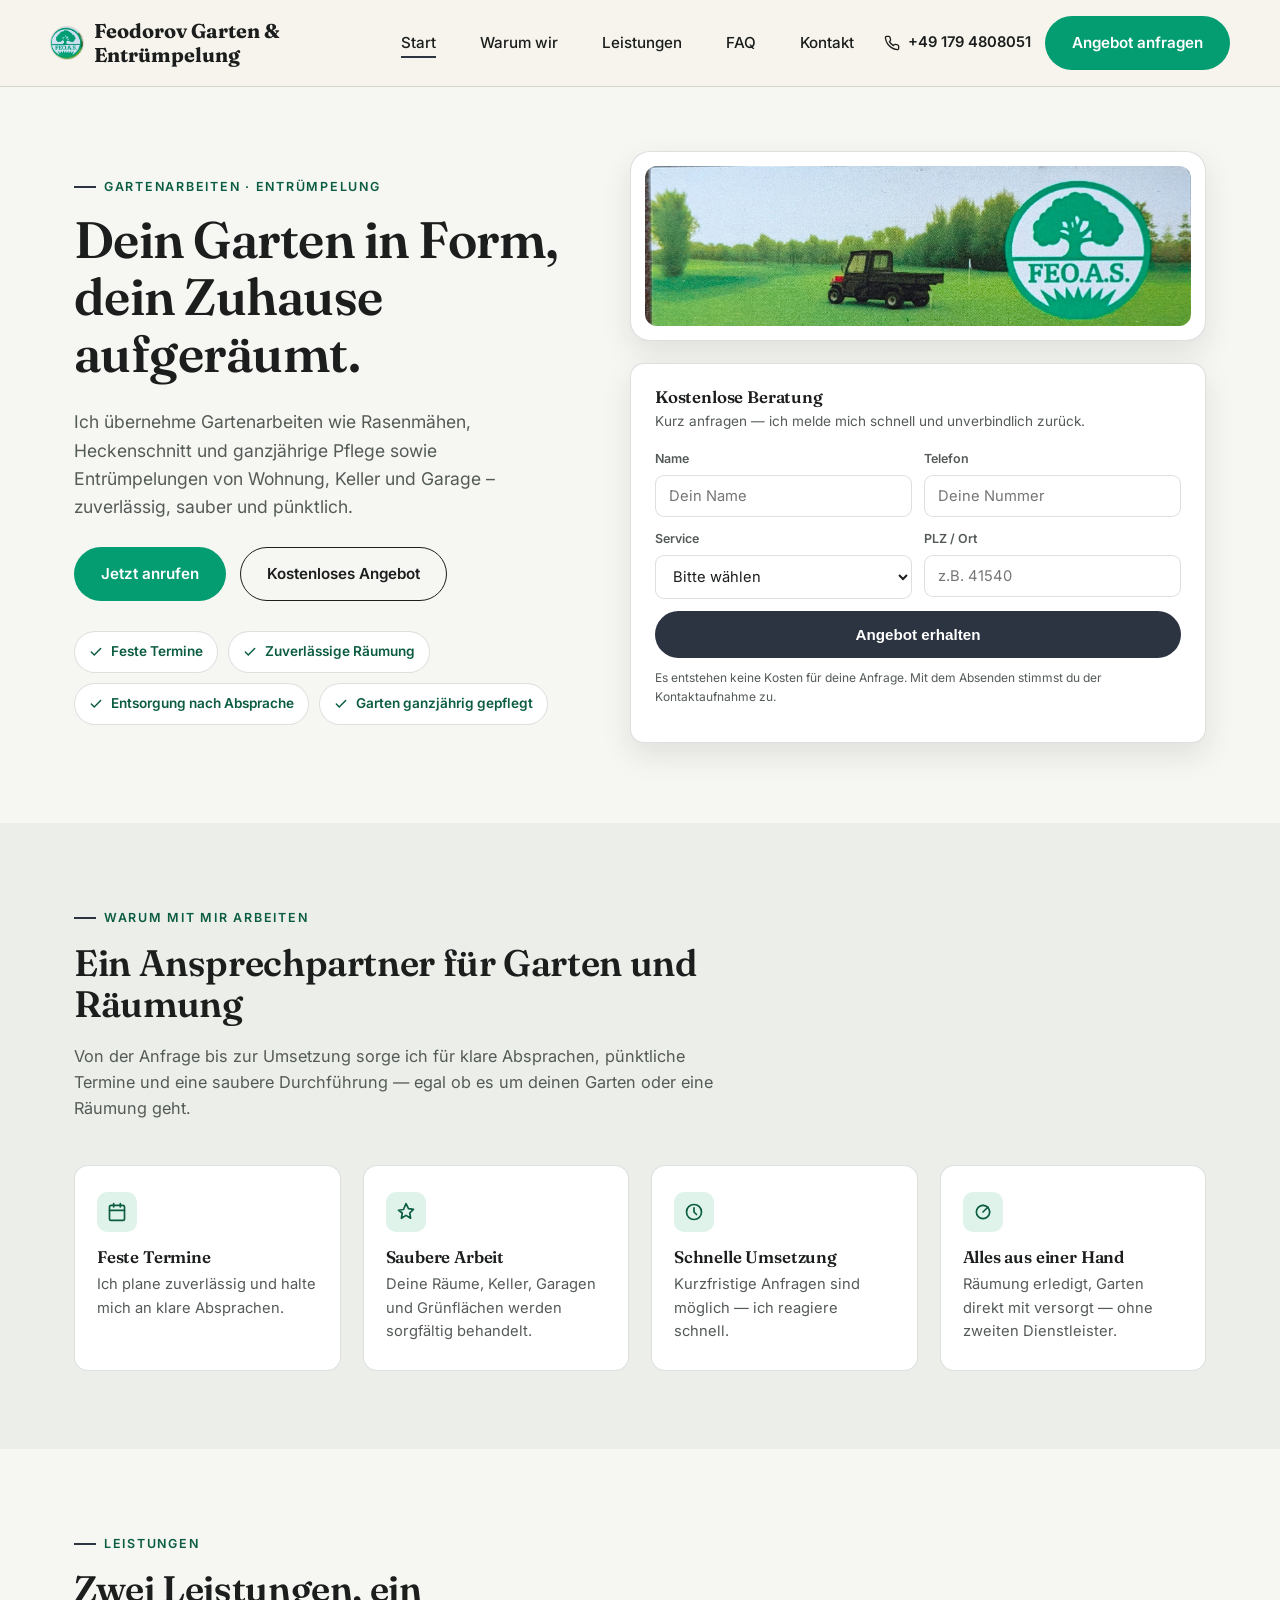
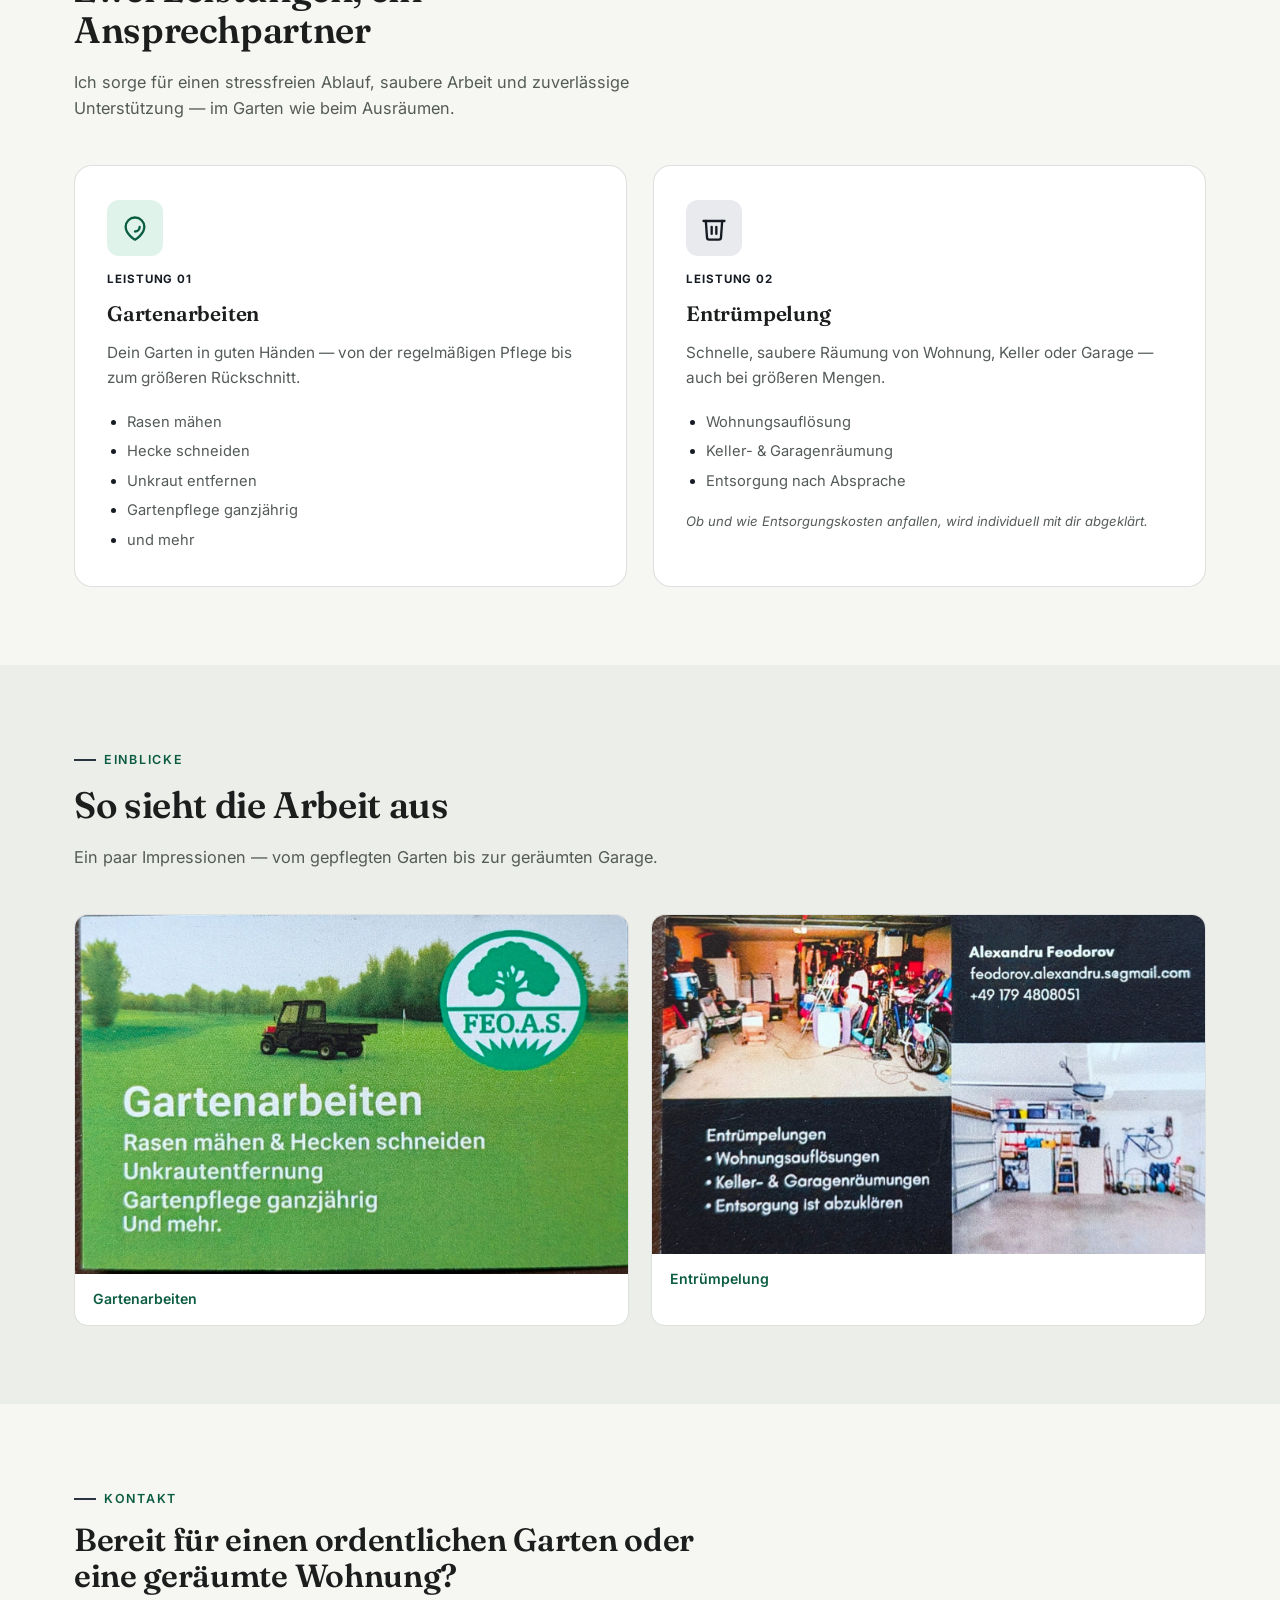
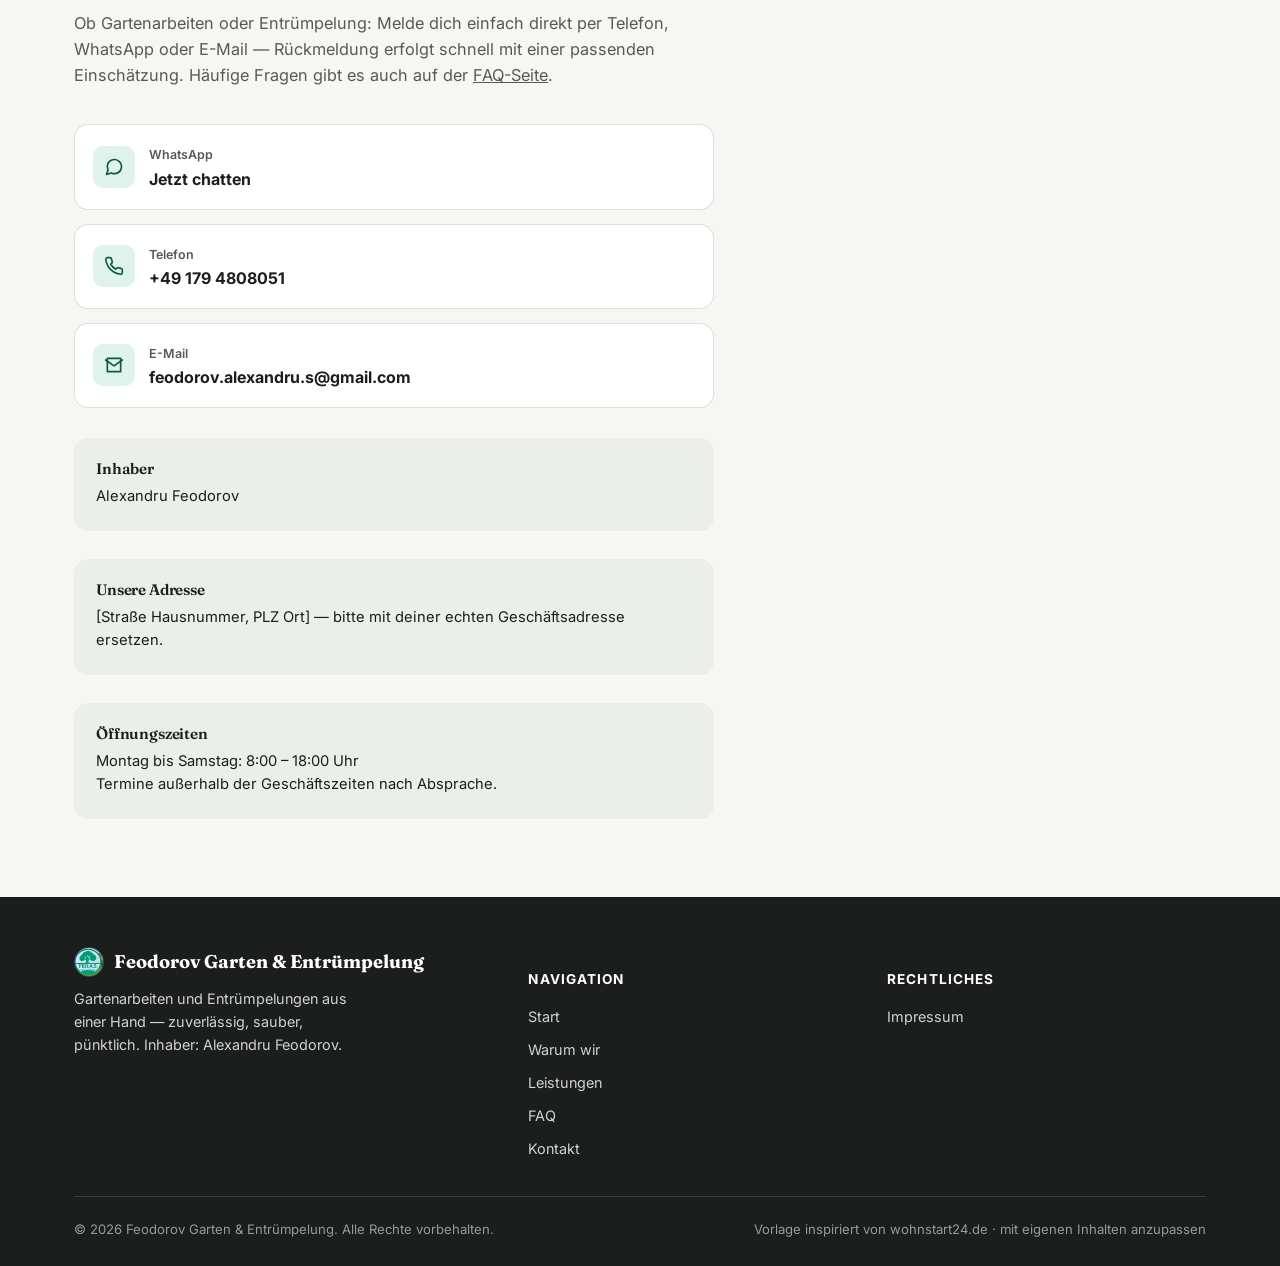
==== index.html @ 14ba75cb "Initial commit" ====
<!DOCTYPE html>
<html lang="de">
<head>
<meta charset="UTF-8">
<meta name="viewport" content="width=device-width, initial-scale=1.0">
<title>Feodorov Garten & Entrümpelung – Gartenarbeiten und Entrümpelungen</title>
<meta name="description" content="Gartenarbeiten und Entrümpelungen in Köln, Bonn und Dormagen: Rasen mähen, Heckenschnitt, Gartenpflege, Wohnungsauflösung, Keller- & Garagenräumung. Kostenloses Angebot anfragen.">
<link rel="canonical" href="https://deine-domain.de/">

<!-- ========================================================================
  GOOGLE ADS INTEGRATION
  1) Ersetze AW-XXXXXXXXXX unten mit deiner echten Google Ads Conversion-ID
     (zu finden in Google Ads unter "Tools und Einstellungen" > "Conversions").
  2) Ersetze die Conversion-Label-Platzhalter in js/main.js (Funktion
     trackConversion) mit deinen echten Labels. Du bekommst ein eigenes
     Label pro Conversion-Aktion (Formular, Anruf, WhatsApp-Klick).
========================================================================= -->
<script async src="https://www.googletagmanager.com/gtag/js?id=AW-XXXXXXXXXX"></script>
<script>
  window.dataLayer = window.dataLayer || [];
  function gtag(){dataLayer.push(arguments);}
  gtag('js', new Date());
  gtag('config', 'AW-XXXXXXXXXX'); // <-- Google Ads Conversion-ID hier eintragen
</script>

<link rel="preconnect" href="https://fonts.googleapis.com">
<link rel="preconnect" href="https://fonts.gstatic.com" crossorigin>
<link href="https://fonts.googleapis.com/css2?family=Fraunces:opsz,wght@9..144,400;9..144,500;9..144,600;9..144,700&family=Inter:wght@400;500;600;700&display=swap" rel="stylesheet">
<link rel="stylesheet" href="css/style.css">

<!-- ========================================================================
  STRUKTURIERTE DATEN (JSON-LD / Schema.org)
  WICHTIG: [Platzhalter] (Adresse, Geo-Koordinaten, reviewCount) noch mit
  echten Daten ersetzen — Adresse sollte exakt mit dem Google-Business-Profil
  übereinstimmen (NAP-Konsistenz).
========================================================================= -->
<script type="application/ld+json">
{
  "@context": "https://schema.org",
  "@type": "HomeAndConstructionBusiness",
  "name": "Feodorov Garten & Entrümpelung",
  "founder": { "@type": "Person", "name": "Alexandru Feodorov" },
  "image": "https://deine-domain.de/images/logo.jpg",
  "url": "https://deine-domain.de",
  "telephone": "+491794808051",
  "email": "feodorov.alexandru.s@gmail.com",
  "priceRange": "€€",
  "address": {
    "@type": "PostalAddress",
    "streetAddress": "[Straße Hausnummer]",
    "postalCode": "[PLZ]",
    "addressLocality": "[Ort]",
    "addressCountry": "DE"
  },
  "geo": {
    "@type": "GeoCoordinates",
    "latitude": "[Breitengrad]",
    "longitude": "[Längengrad]"
  },
  "areaServed": [
    { "@type": "City", "name": "Köln" },
    { "@type": "City", "name": "Bonn" },
    { "@type": "City", "name": "Dormagen" }
  ],
  "openingHoursSpecification": [
    {
      "@type": "OpeningHoursSpecification",
      "dayOfWeek": ["Monday","Tuesday","Wednesday","Thursday","Friday","Saturday"],
      "opens": "08:00",
      "closes": "18:00"
    }
  ],
  "hasOfferCatalog": {
    "@type": "OfferCatalog",
    "name": "Leistungen",
    "itemListElement": [
      { "@type": "Offer", "itemOffered": { "@type": "Service", "name": "Gartenarbeiten" } },
      { "@type": "Offer", "itemOffered": { "@type": "Service", "name": "Entrümpelung" } }
    ]
  }
}
</script>
</head>
<body>

<header>
  <div class="wrap nav">
    <a class="logo" href="index.html">
      <span class="logo-mark">
        <img src="images/logo.jpg" alt="FEO.A.S. Logo" width="34" height="34">
      </span>
      Feodorov Garten &amp; Entrümpelung
    </a>
    <nav>
      <ul class="nav-links" id="navLinks">
        <li><a href="index.html#start">Start</a></li>
        <li><a href="index.html#warum">Warum wir</a></li>
        <li><a href="index.html#leistungen">Leistungen</a></li>
        <li><a href="faq.html">FAQ</a></li>
        <li><a href="index.html#kontakt">Kontakt</a></li>
      </ul>
    </nav>
    <div class="nav-right">
      <a class="nav-phone" href="tel:+491794808051" onclick="trackConversion('phone')">
        <svg width="16" height="16" viewBox="0 0 24 24" fill="none" stroke="currentColor" stroke-width="2" stroke-linecap="round" stroke-linejoin="round"><path d="M22 16.92v3a2 2 0 0 1-2.18 2 19.79 19.79 0 0 1-8.63-3.07 19.5 19.5 0 0 1-6-6 19.79 19.79 0 0 1-3.07-8.67A2 2 0 0 1 4.11 2h3a2 2 0 0 1 2 1.72c.127.96.361 1.903.7 2.81a2 2 0 0 1-.45 2.11L8.09 9.91a16 16 0 0 0 6 6l1.27-1.27a2 2 0 0 1 2.11-.45c.907.339 1.85.573 2.81.7A2 2 0 0 1 22 16.92z"/></svg>
        +49 179 4808051
      </a>
      <a class="btn btn-primary" href="index.html#kontakt">Angebot anfragen</a>
      <button class="burger" id="burger" aria-label="Menü öffnen" aria-expanded="false">
        <span></span><span></span><span></span>
      </button>
    </div>
  </div>
</header>

<main id="top">

  <!-- ===== HERO ===== -->
  <section class="hero" id="start">
    <div class="wrap hero-grid">
      <div>
        <span class="eyebrow">Gartenarbeiten · Entrümpelung</span>
        <h1>Dein Garten in Form, dein Zuhause aufgeräumt.</h1>
        <p class="lede">Ich übernehme Gartenarbeiten wie Rasenmähen, Heckenschnitt und ganzjährige Pflege sowie Entrümpelungen von Wohnung, Keller und Garage – zuverlässig, sauber und pünktlich.</p>
        <div class="hero-ctas">
          <a class="btn btn-primary" href="tel:+491794808051" onclick="trackConversion('phone')">Jetzt anrufen</a>
          <a class="btn btn-outline" href="#kontakt">Kostenloses Angebot</a>
        </div>
        <div class="badges">
          <span class="badge"><svg viewBox="0 0 24 24" fill="none" stroke="currentColor" stroke-width="2.5" stroke-linecap="round"><path d="M20 6L9 17l-5-5"/></svg>Feste Termine</span>
          <span class="badge"><svg viewBox="0 0 24 24" fill="none" stroke="currentColor" stroke-width="2.5" stroke-linecap="round"><path d="M20 6L9 17l-5-5"/></svg>Zuverlässige Räumung</span>
          <span class="badge"><svg viewBox="0 0 24 24" fill="none" stroke="currentColor" stroke-width="2.5" stroke-linecap="round"><path d="M20 6L9 17l-5-5"/></svg>Entsorgung nach Absprache</span>
          <span class="badge"><svg viewBox="0 0 24 24" fill="none" stroke="currentColor" stroke-width="2.5" stroke-linecap="round"><path d="M20 6L9 17l-5-5"/></svg>Garten ganzjährig gepflegt</span>
        </div>
      </div>

      <div class="hero-art">
        <div class="art-card">
          <img src="images/hero-garten.jpg" alt="Firmenfahrzeug bei der Rasenpflege auf einer gepflegten Grünfläche, im Hintergrund das FEO.A.S. Logo" width="1600" height="469" loading="eager">
        </div>

        <form class="quickform" id="quickForm">
          <h3>Kostenlose Beratung</h3>
          <p class="hint">Kurz anfragen — ich melde mich schnell und unverbindlich zurück.</p>
          <div class="form-row">
            <div class="field">
              <label for="qName">Name</label>
              <input id="qName" type="text" required placeholder="Dein Name">
            </div>
            <div class="field">
              <label for="qPhone">Telefon</label>
              <input id="qPhone" type="tel" required placeholder="Deine Nummer">
            </div>
          </div>
          <div class="form-row">
            <div class="field">
              <label for="qService">Service</label>
              <select id="qService" required>
                <option value="">Bitte wählen</option>
                <option>Gartenarbeiten</option>
                <option>Entrümpelung</option>
                <option>Beides</option>
              </select>
            </div>
            <div class="field">
              <label for="qPlz">PLZ / Ort</label>
              <input id="qPlz" type="text" placeholder="z.B. 41540">
            </div>
          </div>
          <button type="submit" class="btn btn-kraft" style="width:100%;">Angebot erhalten</button>
          <p class="form-note">Es entstehen keine Kosten für deine Anfrage. Mit dem Absenden stimmst du der Kontaktaufnahme zu.</p>
          <div class="form-success" id="qSuccess">Danke! Ich melde mich in Kürze bei dir.</div>
        </form>
      </div>
    </div>
  </section>

  <!-- ===== WARUM WIR ===== -->
  <section class="why" id="warum">
    <div class="wrap">
      <div class="section-head">
        <span class="eyebrow">Warum mit mir arbeiten</span>
        <h2>Ein Ansprechpartner für Garten und Räumung</h2>
        <p>Von der Anfrage bis zur Umsetzung sorge ich für klare Absprachen, pünktliche Termine und eine saubere Durchführung — egal ob es um deinen Garten oder eine Räumung geht.</p>
      </div>
      <div class="why-grid">
        <div class="why-card">
          <div class="icon"><svg viewBox="0 0 24 24" fill="none" stroke="currentColor" stroke-width="2" stroke-linecap="round" stroke-linejoin="round"><rect x="3" y="4" width="18" height="18" rx="2"/><line x1="16" y1="2" x2="16" y2="6"/><line x1="8" y1="2" x2="8" y2="6"/><line x1="3" y1="10" x2="21" y2="10"/></svg></div>
          <h3>Feste Termine</h3>
          <p>Ich plane zuverlässig und halte mich an klare Absprachen.</p>
        </div>
        <div class="why-card">
          <div class="icon"><svg viewBox="0 0 24 24" fill="none" stroke="currentColor" stroke-width="2" stroke-linecap="round" stroke-linejoin="round"><path d="M12 2l3 6 6 .9-4.5 4.3 1 6.3L12 16l-5.5 3.5 1-6.3L3 9.9 9 9z"/></svg></div>
          <h3>Saubere Arbeit</h3>
          <p>Deine Räume, Keller, Garagen und Grünflächen werden sorgfältig behandelt.</p>
        </div>
        <div class="why-card">
          <div class="icon"><svg viewBox="0 0 24 24" fill="none" stroke="currentColor" stroke-width="2" stroke-linecap="round" stroke-linejoin="round"><circle cx="12" cy="12" r="9"/><polyline points="12 7 12 12 15 15"/></svg></div>
          <h3>Schnelle Umsetzung</h3>
          <p>Kurzfristige Anfragen sind möglich — ich reagiere schnell.</p>
        </div>
        <div class="why-card">
          <div class="icon"><svg viewBox="0 0 24 24" fill="none" stroke="currentColor" stroke-width="2" stroke-linecap="round" stroke-linejoin="round"><path d="M20 12a8 8 0 1 1-8-8"/><path d="M12 4a8 8 0 0 1 8 8"/><path d="M12 12l6-6"/></svg></div>
          <h3>Alles aus einer Hand</h3>
          <p>Räumung erledigt, Garten direkt mit versorgt — ohne zweiten Dienstleister.</p>
        </div>
      </div>
    </div>
  </section>

  <!-- ===== LEISTUNGEN ===== -->
  <section id="leistungen">
    <div class="wrap">
      <div class="section-head">
        <span class="eyebrow">Leistungen</span>
        <h2>Zwei Leistungen, ein Ansprechpartner</h2>
        <p>Ich sorge für einen stressfreien Ablauf, saubere Arbeit und zuverlässige Unterstützung — im Garten wie beim Ausräumen.</p>
      </div>
      <div class="services-grid">
        <div class="service-card moss">
          <div class="icon-lg"><svg viewBox="0 0 24 24" fill="none" stroke="currentColor" stroke-width="2" stroke-linecap="round" stroke-linejoin="round"><path d="M12 22s-8-4.5-8-11a8 8 0 0 1 16 0c0 6.5-8 11-8 11z"/><path d="M12 15a4 4 0 0 0 4-4"/></svg></div>
          <span class="tag">Leistung 01</span>
          <h3>Gartenarbeiten</h3>
          <p>Dein Garten in guten Händen — von der regelmäßigen Pflege bis zum größeren Rückschnitt.</p>
          <ul>
            <li>Rasen mähen</li>
            <li>Hecke schneiden</li>
            <li>Unkraut entfernen</li>
            <li>Gartenpflege ganzjährig</li>
            <li>und mehr</li>
          </ul>
        </div>
        <div class="service-card kraft">
          <div class="icon-lg"><svg viewBox="0 0 24 24" fill="none" stroke="currentColor" stroke-width="2" stroke-linecap="round" stroke-linejoin="round"><polyline points="3 6 5 6 21 6"/><path d="M19 6l-1 14a2 2 0 0 1-2 2H8a2 2 0 0 1-2-2L5 6"/><path d="M10 11v6"/><path d="M14 11v6"/></svg></div>
          <span class="tag">Leistung 02</span>
          <h3>Entrümpelung</h3>
          <p>Schnelle, saubere Räumung von Wohnung, Keller oder Garage — auch bei größeren Mengen.</p>
          <ul>
            <li>Wohnungsauflösung</li>
            <li>Keller- &amp; Garagenräumung</li>
            <li>Entsorgung nach Absprache</li>
          </ul>
          <p class="note">Ob und wie Entsorgungskosten anfallen, wird individuell mit dir abgeklärt.</p>
        </div>
      </div>
    </div>
  </section>

  <!-- ===== GALERIE / EINBLICKE ===== -->
  <section class="gallery" id="einblicke">
    <div class="wrap">
      <div class="section-head">
        <span class="eyebrow">Einblicke</span>
        <h2>So sieht die Arbeit aus</h2>
        <p>Ein paar Impressionen — vom gepflegten Garten bis zur geräumten Garage.</p>
      </div>
      <div class="gallery-grid">
        <div class="gallery-item">
          <img src="images/karte-gartenarbeiten.jpg" alt="FEO.A.S. Leistungskarte Gartenarbeiten: Rasen mähen, Hecken schneiden, Unkraut entfernen, ganzjährige Gartenpflege" loading="lazy">
          <div class="cap">Gartenarbeiten</div>
        </div>
        <div class="gallery-item">
          <img src="images/karte-entruempelung.jpg" alt="FEO.A.S. Leistungskarte Entrümpelung: Wohnungsauflösungen, Keller- und Garagenräumungen" loading="lazy">
          <div class="cap">Entrümpelung</div>
        </div>
      </div>
    </div>
  </section>

  <!-- ===== KONTAKT ===== -->
  <section id="kontakt">
    <div class="wrap">
      <div class="section-head" style="margin-bottom:36px;">
        <span class="eyebrow">Kontakt</span>
        <h2 style="font-size:2rem;">Bereit für einen ordentlichen Garten oder eine geräumte Wohnung?</h2>
        <p style="color:var(--ink-soft);">Ob Gartenarbeiten oder Entrümpelung: Melde dich einfach direkt per Telefon, WhatsApp oder E-Mail — Rückmeldung erfolgt schnell mit einer passenden Einschätzung. Häufige Fragen gibt es auch auf der <a href="faq.html" style="text-decoration:underline;">FAQ-Seite</a>.</p>
      </div>

      <div class="contact-methods" style="max-width:640px;">
        <a class="contact-method" href="https://wa.me/491794808051" onclick="trackConversion('whatsapp')">
          <span class="icon-sm"><svg viewBox="0 0 24 24" fill="none" stroke="currentColor" stroke-width="2" stroke-linecap="round" stroke-linejoin="round"><path d="M21 11.5a8.38 8.38 0 0 1-.9 3.8 8.5 8.5 0 0 1-7.6 4.7 8.38 8.38 0 0 1-3.8-.9L3 21l1.9-5.7a8.38 8.38 0 0 1-.9-3.8 8.5 8.5 0 0 1 4.7-7.6 8.38 8.38 0 0 1 3.8-.9h.5a8.48 8.48 0 0 1 8 8v.5z"/></svg></span>
          <span><span class="label">WhatsApp</span><br><span class="value">Jetzt chatten</span></span>
        </a>
        <a class="contact-method" href="tel:+491794808051" onclick="trackConversion('phone')">
          <span class="icon-sm"><svg viewBox="0 0 24 24" fill="none" stroke="currentColor" stroke-width="2" stroke-linecap="round" stroke-linejoin="round"><path d="M22 16.92v3a2 2 0 0 1-2.18 2 19.79 19.79 0 0 1-8.63-3.07 19.5 19.5 0 0 1-6-6 19.79 19.79 0 0 1-3.07-8.67A2 2 0 0 1 4.11 2h3a2 2 0 0 1 2 1.72c.127.96.361 1.903.7 2.81a2 2 0 0 1-.45 2.11L8.09 9.91a16 16 0 0 0 6 6l1.27-1.27a2 2 0 0 1 2.11-.45c.907.339 1.85.573 2.81.7A2 2 0 0 1 22 16.92z"/></svg></span>
          <span><span class="label">Telefon</span><br><span class="value">+49 179 4808051</span></span>
        </a>
        <a class="contact-method" href="mailto:feodorov.alexandru.s@gmail.com">
          <span class="icon-sm"><svg viewBox="0 0 24 24" fill="none" stroke="currentColor" stroke-width="2" stroke-linecap="round" stroke-linejoin="round"><path d="M4 4h16v16H4z"/><polyline points="22,6 12,13 2,6"/></svg></span>
          <span><span class="label">E-Mail</span><br><span class="value">feodorov.alexandru.s@gmail.com</span></span>
        </a>
      </div>

      <div style="max-width:640px;display:flex;flex-direction:column;gap:14px;margin-top:14px;">
        <div class="info-block">
          <h4>Inhaber</h4>
          <p style="margin:0;">Alexandru Feodorov</p>
        </div>
        <div class="info-block">
          <h4>Unsere Adresse</h4>
          <p style="margin:0;">[Straße Hausnummer, PLZ Ort] — bitte mit deiner echten Geschäftsadresse ersetzen.</p>
        </div>
        <div class="info-block">
          <h4>Öffnungszeiten</h4>
          <p style="margin:0;">Montag bis Samstag: 8:00 – 18:00 Uhr<br>Termine außerhalb der Geschäftszeiten nach Absprache.</p>
        </div>
      </div>
    </div>
  </section>

</main>

<footer>
  <div class="wrap">
    <div class="footer-grid">
      <div>
        <div class="footer-logo">
          <span class="logo-mark"><img src="images/logo.jpg" alt="FEO.A.S. Logo" width="30" height="30"></span>
          Feodorov Garten &amp; Entrümpelung
        </div>
        <p style="font-size:.9rem;max-width:32ch;">Gartenarbeiten und Entrümpelungen aus einer Hand — zuverlässig, sauber, pünktlich. Inhaber: Alexandru Feodorov.</p>
      </div>
      <div>
        <h5>Navigation</h5>
        <ul>
          <li><a href="index.html#start">Start</a></li>
          <li><a href="index.html#warum">Warum wir</a></li>
          <li><a href="index.html#leistungen">Leistungen</a></li>
          <li><a href="faq.html">FAQ</a></li>
          <li><a href="index.html#kontakt">Kontakt</a></li>
        </ul>
      </div>
      <div>
        <h5>Rechtliches</h5>
        <ul>
          <li><a href="impressum.html">Impressum</a></li>
        </ul>
      </div>
    </div>
    <div class="footer-bottom">
      <span>© 2026 Feodorov Garten &amp; Entrümpelung. Alle Rechte vorbehalten.</span>
      <span>Vorlage inspiriert von wohnstart24.de · mit eigenen Inhalten anzupassen</span>
    </div>
  </div>
</footer>

<div class="mobile-cta">
  <a class="btn btn-outline" href="tel:+491794808051" onclick="trackConversion('phone')">Anrufen</a>
  <a class="btn btn-primary" href="index.html#kontakt">Angebot</a>
</div>

<script src="js/main.js"></script>
</body>
</html>
---- css/style.css ----
:root{
  --ink:#1B1E1D;
  --ink-soft:#545B57;
  --paper:#F6F7F3;
  --paper-alt:#ECEEEA;
  --card:#FFFFFF;
  --moss:#049C71;
  --moss-dark:#0B5C42;
  --moss-tint:#DFF3EA;
  --kraft:#2C3441;
  --kraft-dark:#171C24;
  --kraft-tint:#E8EAED;
  --line: rgba(27,30,29,0.14);
  --shadow: 0 12px 30px rgba(27,30,29,0.10);
  --radius: 14px;
  --maxw: 1180px;
}
*{box-sizing:border-box;}
html{scroll-behavior:smooth;}
body{
  margin:0;
  font-family:'Inter',sans-serif;
  color:var(--ink);
  background:var(--paper);
  line-height:1.6;
  -webkit-font-smoothing:antialiased;
}
h1,h2,h3,h4{
  font-family:'Fraunces',serif;
  font-weight:600;
  line-height:1.12;
  margin:0 0 .5em;
  letter-spacing:-0.01em;
}
p{margin:0 0 1em;}
a{color:inherit;text-decoration:none;}
img{max-width:100%;display:block;}
.wrap{max-width:var(--maxw);margin:0 auto;padding:0 24px;}
.eyebrow{
  display:inline-flex;align-items:center;gap:8px;
  font-size:.78rem;letter-spacing:.14em;text-transform:uppercase;
  color:var(--moss-dark);font-weight:600;margin-bottom:14px;
}
.eyebrow::before{content:"";width:22px;height:2px;background:var(--kraft);display:inline-block;}
.btn{
  display:inline-flex;align-items:center;justify-content:center;gap:8px;
  padding:14px 26px;border-radius:999px;font-weight:600;font-size:.95rem;
  border:1.5px solid transparent;cursor:pointer;transition:transform .15s ease, background .15s ease, color .15s ease, border-color .15s ease;
}
.btn-primary{background:var(--moss);color:#fff;}
.btn-primary:hover{background:var(--moss-dark);transform:translateY(-1px);}
.btn-outline{background:transparent;border-color:var(--ink);color:var(--ink);}
.btn-outline:hover{background:var(--ink);color:#fff;}
.btn-kraft{background:var(--kraft);color:#fff;}
.btn-kraft:hover{background:var(--kraft-dark);}
.btn:focus-visible, a:focus-visible, button:focus-visible, input:focus-visible, select:focus-visible, textarea:focus-visible{
  outline:3px solid var(--kraft-dark); outline-offset:2px;
}

/* ===== Header ===== */
header{
  position:sticky;top:0;z-index:50;
  background:rgba(246,244,236,0.92);
  backdrop-filter:blur(8px);
  border-bottom:1px solid var(--line);
}
.nav{display:flex;align-items:center;justify-content:space-between;padding:16px 0;flex-wrap:wrap;row-gap:10px;column-gap:16px;}
.logo{display:flex;align-items:center;gap:10px;font-family:'Fraunces',serif;font-weight:700;font-size:clamp(1rem,2.2vw,1.25rem);line-height:1.2;white-space:normal;max-width:320px;flex-shrink:0;}
.logo-mark{width:34px;height:34px;border-radius:50%;overflow:hidden;flex-shrink:0;border:1px solid var(--line);}
.logo-mark img{width:100%;height:100%;object-fit:cover;}
.nav-links{display:flex;flex-wrap:wrap;row-gap:8px;column-gap:22px;list-style:none;margin:0;padding:0;font-size:.95rem;font-weight:500;}
.nav-links li{margin-right:22px;}
.nav-links li:last-child{margin-right:0;}
.nav-links a{position:relative;padding:4px 0;white-space:nowrap;}
.nav-links a::after{content:"";position:absolute;left:0;bottom:-2px;width:0;height:2px;background:var(--kraft);transition:width .2s ease;}
.nav-links a:hover::after{width:100%;}
.nav-links a.active::after{width:100%;}
.nav-right{display:flex;align-items:center;gap:14px;flex-wrap:wrap;row-gap:8px;justify-content:flex-end;}
.nav-phone{display:flex;align-items:center;gap:8px;font-weight:600;font-size:.92rem;white-space:nowrap;}
.burger{display:none;background:none;border:none;cursor:pointer;padding:6px;flex-shrink:0;}
.burger span{display:block;width:24px;height:2px;background:var(--ink);margin:5px 0;}

/* ===== Hero ===== */
.hero{padding:64px 0 80px;overflow:hidden;}
.hero-grid{display:grid;grid-template-columns:1.05fr .95fr;gap:56px;align-items:center;}
.hero h1{font-size:clamp(2.2rem, 4vw, 3.4rem);}
.hero .lede{font-size:1.1rem;color:var(--ink-soft);max-width:46ch;}
.hero-ctas{display:flex;gap:14px;flex-wrap:wrap;margin:26px 0 30px;}
.badges{display:flex;flex-wrap:wrap;gap:10px;}
.badge{
  display:flex;align-items:center;gap:8px;background:var(--card);
  border:1px solid var(--line);padding:9px 14px;border-radius:999px;
  font-size:.85rem;font-weight:600;color:var(--moss-dark);
}
.badge svg{width:14px;height:14px;flex-shrink:0;}

.hero-art{position:relative;}
.art-card{
  background:var(--card);border-radius:20px;border:1px solid var(--line);
  box-shadow:var(--shadow);padding:14px;
}
.art-card img{width:100%;height:auto;border-radius:12px;}

/* Quick request form (in hero) */
.quickform{
  background:var(--card);border:1px solid var(--line);border-radius:var(--radius);
  box-shadow:var(--shadow);padding:24px;margin-top:22px;
}
.quickform h3{font-size:1.05rem;margin-bottom:4px;}
.quickform .hint{font-size:.85rem;color:var(--ink-soft);margin-bottom:16px;}
.form-row{display:grid;grid-template-columns:1fr 1fr;gap:12px;margin-bottom:12px;}
.field{display:flex;flex-direction:column;gap:6px;}
.field label{font-size:.78rem;font-weight:600;color:var(--ink-soft);}
.field input, .field select, .field textarea{
  padding:11px 13px;border-radius:9px;border:1.5px solid var(--line);
  font-family:inherit;font-size:.92rem;background:#fff;color:var(--ink);
}
.field input:focus, .field select:focus, .field textarea:focus{border-color:var(--moss);outline:none;}
.form-note{font-size:.75rem;color:var(--ink-soft);margin-top:10px;}
.form-success{display:none;background:var(--moss-tint);border:1px solid var(--moss);color:var(--moss-dark);padding:12px 14px;border-radius:9px;font-size:.88rem;font-weight:600;margin-top:12px;}

/* ===== Sections generic ===== */
section{padding:78px 0;}
.section-head{max-width:640px;margin-bottom:44px;}
.section-head h2{font-size:clamp(1.7rem,3vw,2.3rem);}
.section-head p{color:var(--ink-soft);font-size:1.02rem;}

/* Page header (for sub-pages like FAQ) */
.page-hero{padding:56px 0 20px;}
.page-hero .eyebrow{margin-bottom:10px;}
.page-hero h1{font-size:clamp(2rem,4vw,2.8rem);}
.page-hero p{color:var(--ink-soft);max-width:60ch;font-size:1.05rem;}
.breadcrumb{font-size:.85rem;color:var(--ink-soft);margin-bottom:18px;}
.breadcrumb a{color:var(--moss-dark);font-weight:600;}
.breadcrumb a:hover{text-decoration:underline;}

.legal-content{max-width:720px;}
.legal-content h2{font-size:1.3rem;margin-top:34px;}
.legal-content h2:first-child{margin-top:0;}
.legal-content p{color:var(--ink-soft);font-size:.98rem;}
.legal-content .placeholder-note{
  background:var(--moss-tint);border:1px solid var(--line);border-radius:var(--radius);
  padding:18px 20px;font-size:.9rem;color:var(--moss-dark);margin-bottom:34px;
}

/* Warum wir */
.why{background:var(--paper-alt);}
.why-grid{display:grid;grid-template-columns:repeat(4,1fr);gap:22px;}
.why-card{background:var(--card);border-radius:var(--radius);padding:26px 22px;border:1px solid var(--line);}
.why-card .icon{width:40px;height:40px;border-radius:10px;background:var(--moss-tint);display:flex;align-items:center;justify-content:center;margin-bottom:16px;}
.why-card .icon svg{width:20px;height:20px;color:var(--moss-dark);}
.why-card h3{font-size:1.05rem;margin-bottom:6px;}
.why-card p{font-size:.92rem;color:var(--ink-soft);margin:0;}

/* Leistungen */
.services-grid{display:grid;grid-template-columns:repeat(2,1fr);gap:26px;}
.service-card{
  background:var(--card);border-radius:18px;border:1px solid var(--line);
  padding:34px 32px;display:flex;flex-direction:column;gap:14px;
  transition:transform .18s ease, box-shadow .18s ease;
}
.service-card:hover{transform:translateY(-4px);box-shadow:var(--shadow);}
.service-card .tag{
  font-size:.72rem;font-weight:700;letter-spacing:.08em;text-transform:uppercase;
  color:var(--kraft-dark);
}
.service-card .icon-lg{width:56px;height:56px;border-radius:12px;display:flex;align-items:center;justify-content:center;}
.service-card.moss .icon-lg{background:var(--moss-tint);}
.service-card.kraft .icon-lg{background:var(--kraft-tint);}
.service-card .icon-lg svg{width:28px;height:28px;}
.service-card.moss .icon-lg svg{color:var(--moss-dark);}
.service-card.kraft .icon-lg svg{color:var(--kraft-dark);}
.service-card h3{font-size:1.3rem;margin-bottom:2px;}
.service-card p{font-size:.96rem;color:var(--ink-soft);margin:0;}
.service-card ul{margin:6px 0 0;padding-left:20px;color:var(--ink-soft);font-size:.92rem;display:flex;flex-direction:column;gap:6px;}
.service-card ul li::marker{color:var(--kraft-dark);}
.service-card .note{font-size:.82rem;color:var(--ink-soft);font-style:italic;margin-top:4px;}
.service-card .new-flag{
  display:inline-block;background:var(--kraft);color:#fff;font-size:.68rem;font-weight:700;
  padding:3px 9px;border-radius:999px;letter-spacing:.05em;text-transform:uppercase;margin-left:8px;
}

/* Galerie / Einblicke */
.gallery{background:var(--paper-alt);}
.gallery-grid{display:grid;grid-template-columns:repeat(2,1fr);gap:22px;}
.gallery-item{border-radius:var(--radius);overflow:hidden;border:1px solid var(--line);background:var(--card);}
.gallery-item img{width:100%;height:auto;display:block;}
.gallery-item .cap{padding:14px 18px;font-size:.88rem;font-weight:600;color:var(--moss-dark);}

/* FAQ */
.faq-list{max-width:820px;}
.faq-item{
  background:var(--card);border:1px solid var(--line);border-radius:var(--radius);
  margin-bottom:14px;overflow:hidden;
}
.faq-q{
  width:100%;display:flex;align-items:center;justify-content:space-between;gap:16px;
  padding:18px 22px;background:none;border:none;text-align:left;cursor:pointer;
  font-family:'Fraunces',serif;font-size:1.05rem;font-weight:600;color:var(--ink);
}
.faq-q .plus{
  width:22px;height:22px;flex-shrink:0;border-radius:50%;background:var(--moss-tint);
  display:flex;align-items:center;justify-content:center;position:relative;
}
.faq-q .plus::before, .faq-q .plus::after{
  content:"";position:absolute;background:var(--moss-dark);border-radius:2px;
}
.faq-q .plus::before{width:10px;height:2px;}
.faq-q .plus::after{width:2px;height:10px;transition:transform .2s ease, opacity .2s ease;}
.faq-item.open .faq-q .plus::after{transform:rotate(90deg);opacity:0;}
.faq-a{max-height:0;overflow:hidden;transition:max-height .25s ease;}
.faq-a p{padding:0 22px 20px;margin:0;color:var(--ink-soft);font-size:.95rem;max-width:65ch;}
.faq-cta{
  margin-top:40px;background:var(--moss-tint);border:1px solid var(--line);
  border-radius:var(--radius);padding:26px 28px;display:flex;align-items:center;
  justify-content:space-between;gap:20px;flex-wrap:wrap;
}
.faq-cta p{margin:0;color:var(--moss-dark);font-weight:600;}

/* Kontakt */
.contact-methods{display:flex;flex-direction:column;gap:14px;margin-bottom:30px;}
.contact-method{
  display:flex;align-items:center;gap:14px;background:var(--card);
  border:1px solid var(--line);border-radius:var(--radius);padding:16px 18px;
}
.contact-method .icon-sm{width:42px;height:42px;border-radius:10px;background:var(--moss-tint);display:flex;align-items:center;justify-content:center;flex-shrink:0;}
.contact-method .icon-sm svg{width:20px;height:20px;color:var(--moss-dark);}
.contact-method .label{font-size:.78rem;color:var(--ink-soft);font-weight:600;}
.contact-method .value{font-weight:700;}
.info-block{background:var(--paper-alt);border-radius:var(--radius);padding:22px;font-size:.92rem;}
.info-block h4{font-size:.95rem;margin-bottom:8px;}
.info-block + .info-block{margin-top:14px;}

/* Footer */
footer{background:var(--ink);color:rgba(255,255,255,0.8);padding:50px 0 26px;}
.footer-grid{display:grid;grid-template-columns:1.3fr 1fr 1fr;gap:40px;margin-bottom:36px;}
.footer-logo{display:flex;align-items:center;gap:10px;font-family:'Fraunces',serif;font-weight:700;font-size:1.15rem;color:#fff;margin-bottom:10px;}
.footer-logo .logo-mark{width:30px;height:30px;border-color:rgba(255,255,255,0.2);}
footer h5{color:#fff;font-size:.85rem;text-transform:uppercase;letter-spacing:.08em;margin-bottom:14px;}
footer ul{list-style:none;margin:0;padding:0;display:flex;flex-direction:column;gap:10px;font-size:.9rem;}
footer a:hover{color:#fff;}
.footer-bottom{border-top:1px solid rgba(255,255,255,0.14);padding-top:22px;display:flex;justify-content:space-between;flex-wrap:wrap;gap:10px;font-size:.82rem;color:rgba(255,255,255,0.55);}

/* Sticky mobile CTA bar */
.mobile-cta{
  display:none;position:fixed;bottom:0;left:0;right:0;z-index:60;
  background:var(--card);border-top:1px solid var(--line);
  padding:12px 16px;gap:10px;box-shadow:0 -8px 20px rgba(0,0,0,0.08);
}
.mobile-cta a{flex:1;text-align:center;}

@media (max-width:980px){
  .hero-grid{grid-template-columns:1fr;}
  .hero-art{order:-1;}
  .why-grid{grid-template-columns:repeat(2,1fr);}
  .services-grid{grid-template-columns:1fr;}
  .gallery-grid{grid-template-columns:1fr;}
  .footer-grid{grid-template-columns:1fr 1fr;}
}
@media (max-width:900px){
  .nav-links{
    position:fixed;top:70px;left:0;right:0;background:var(--paper);
    flex-direction:column;padding:20px 24px;gap:18px;border-bottom:1px solid var(--line);
    transform:translateY(-130%);transition:transform .25s ease;
  }
  .nav-links.open{transform:translateY(0);}
  .burger{display:block;}
  .nav-phone{display:none;}
}
@media (max-width:720px){
  .why-grid{grid-template-columns:1fr;}
  .services-grid{grid-template-columns:1fr;}
  .gallery-grid{grid-template-columns:1fr;}
  .form-row, .form-row-3{grid-template-columns:1fr;}
  .footer-grid{grid-template-columns:1fr;}
  .mobile-cta{display:flex;}
  body{padding-bottom:70px;}
}
@media (prefers-reduced-motion: reduce){
  *{transition:none !important; scroll-behavior:auto !important;}
}
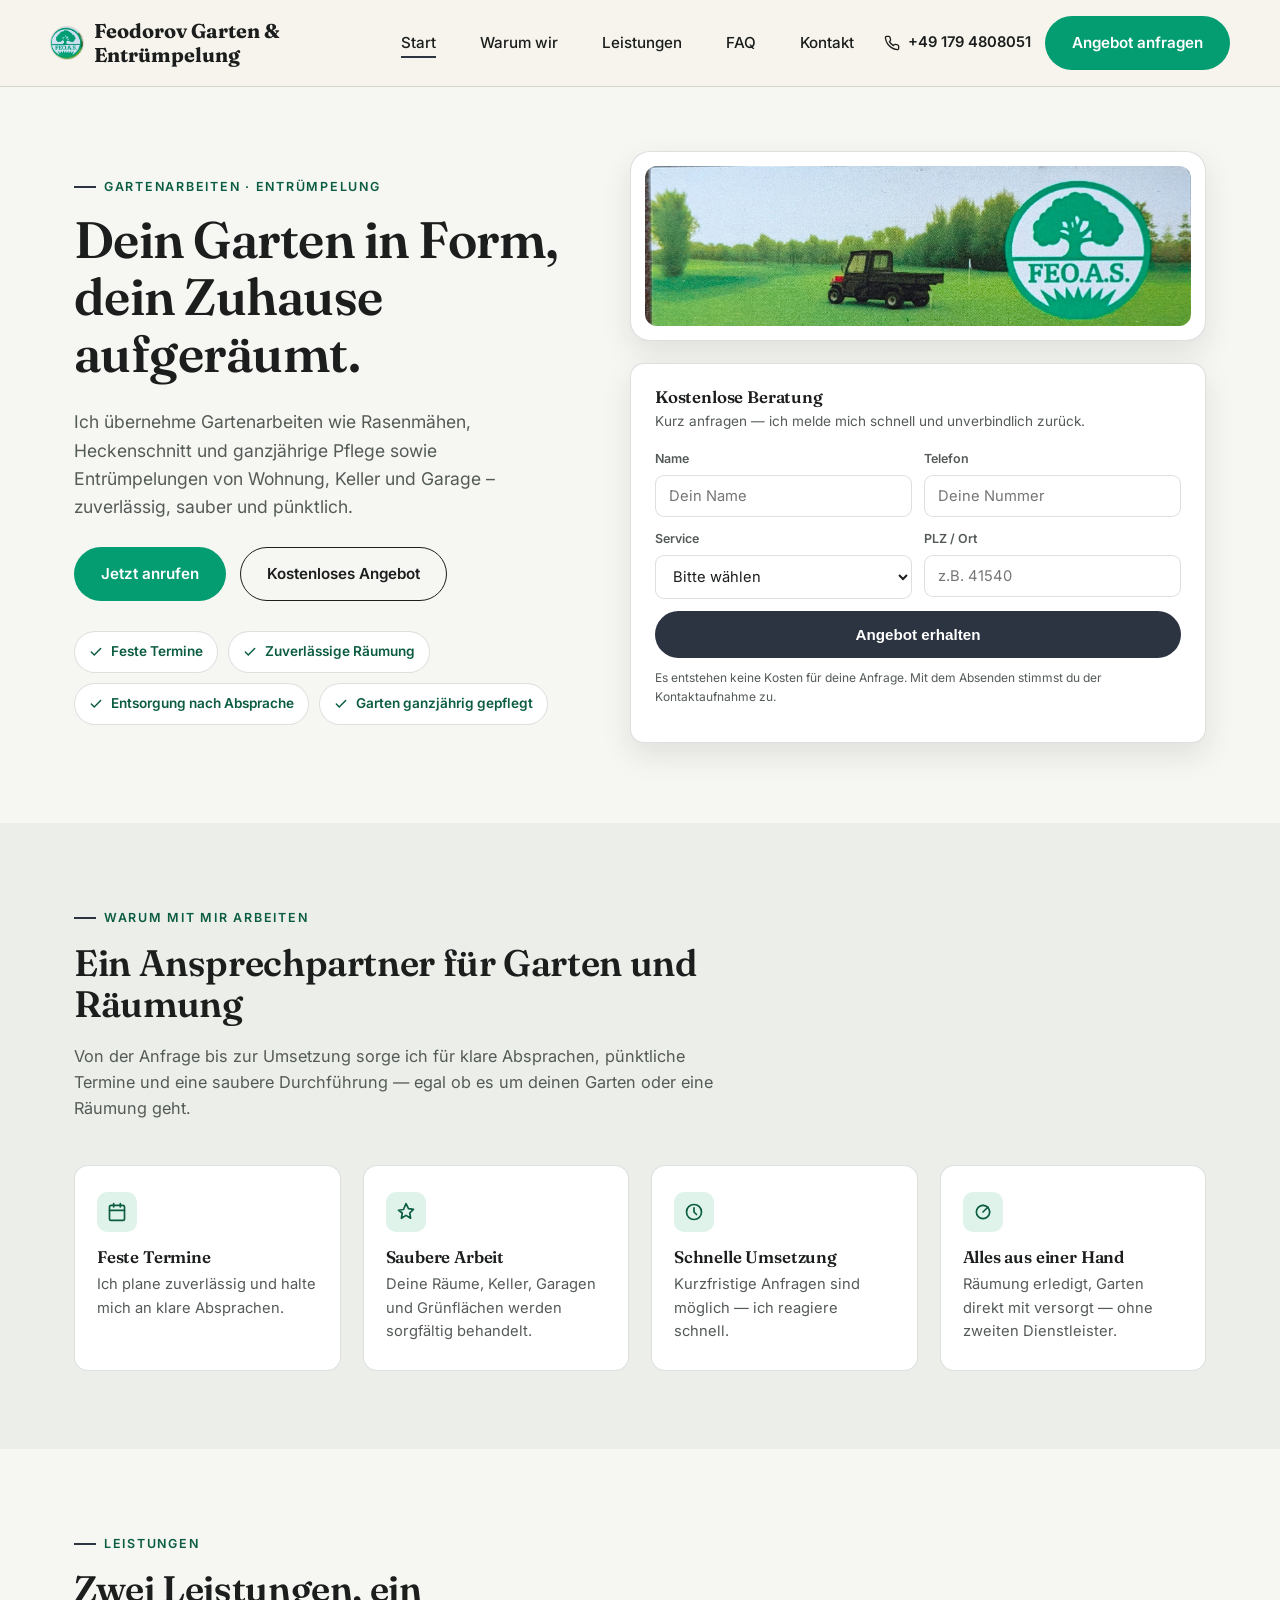
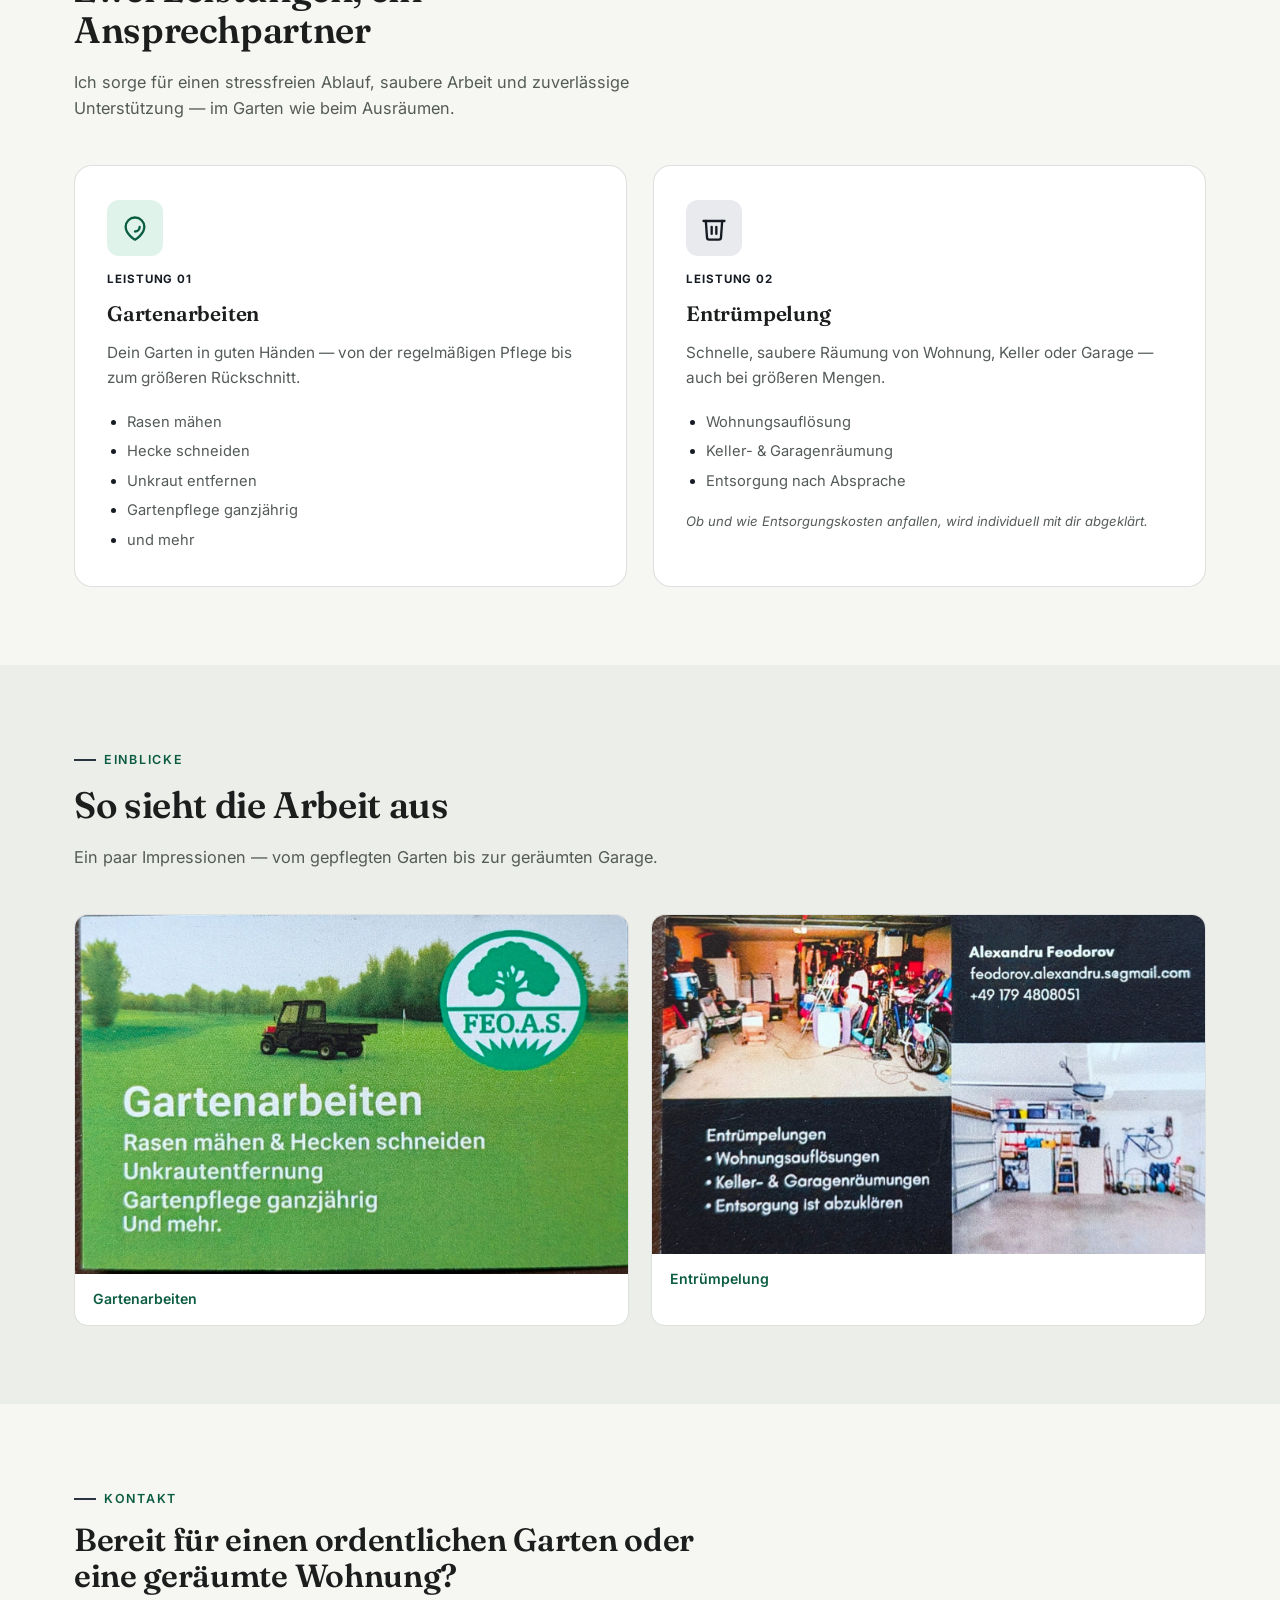
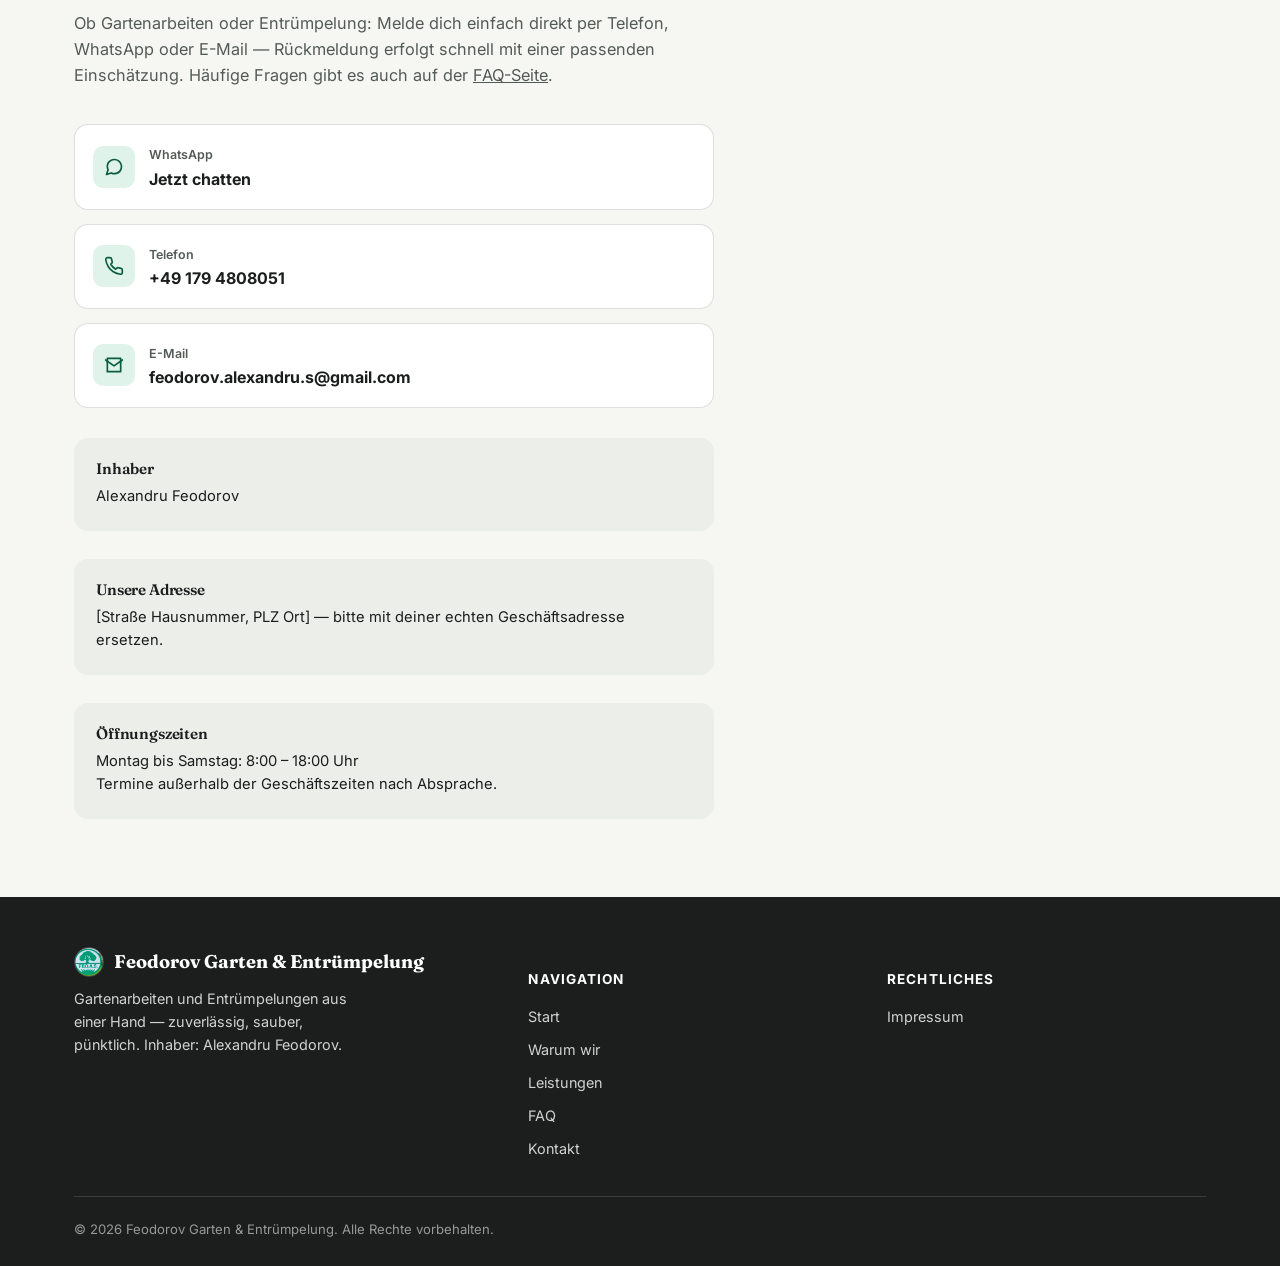
==== commit 04c79973: "." ====
--- a/index.html
+++ b/index.html
@@ -339,7 +339,6 @@
     </div>
     <div class="footer-bottom">
       <span>© 2026 Feodorov Garten &amp; Entrümpelung. Alle Rechte vorbehalten.</span>
-      <span>Vorlage inspiriert von wohnstart24.de · mit eigenen Inhalten anzupassen</span>
     </div>
   </div>
 </footer>
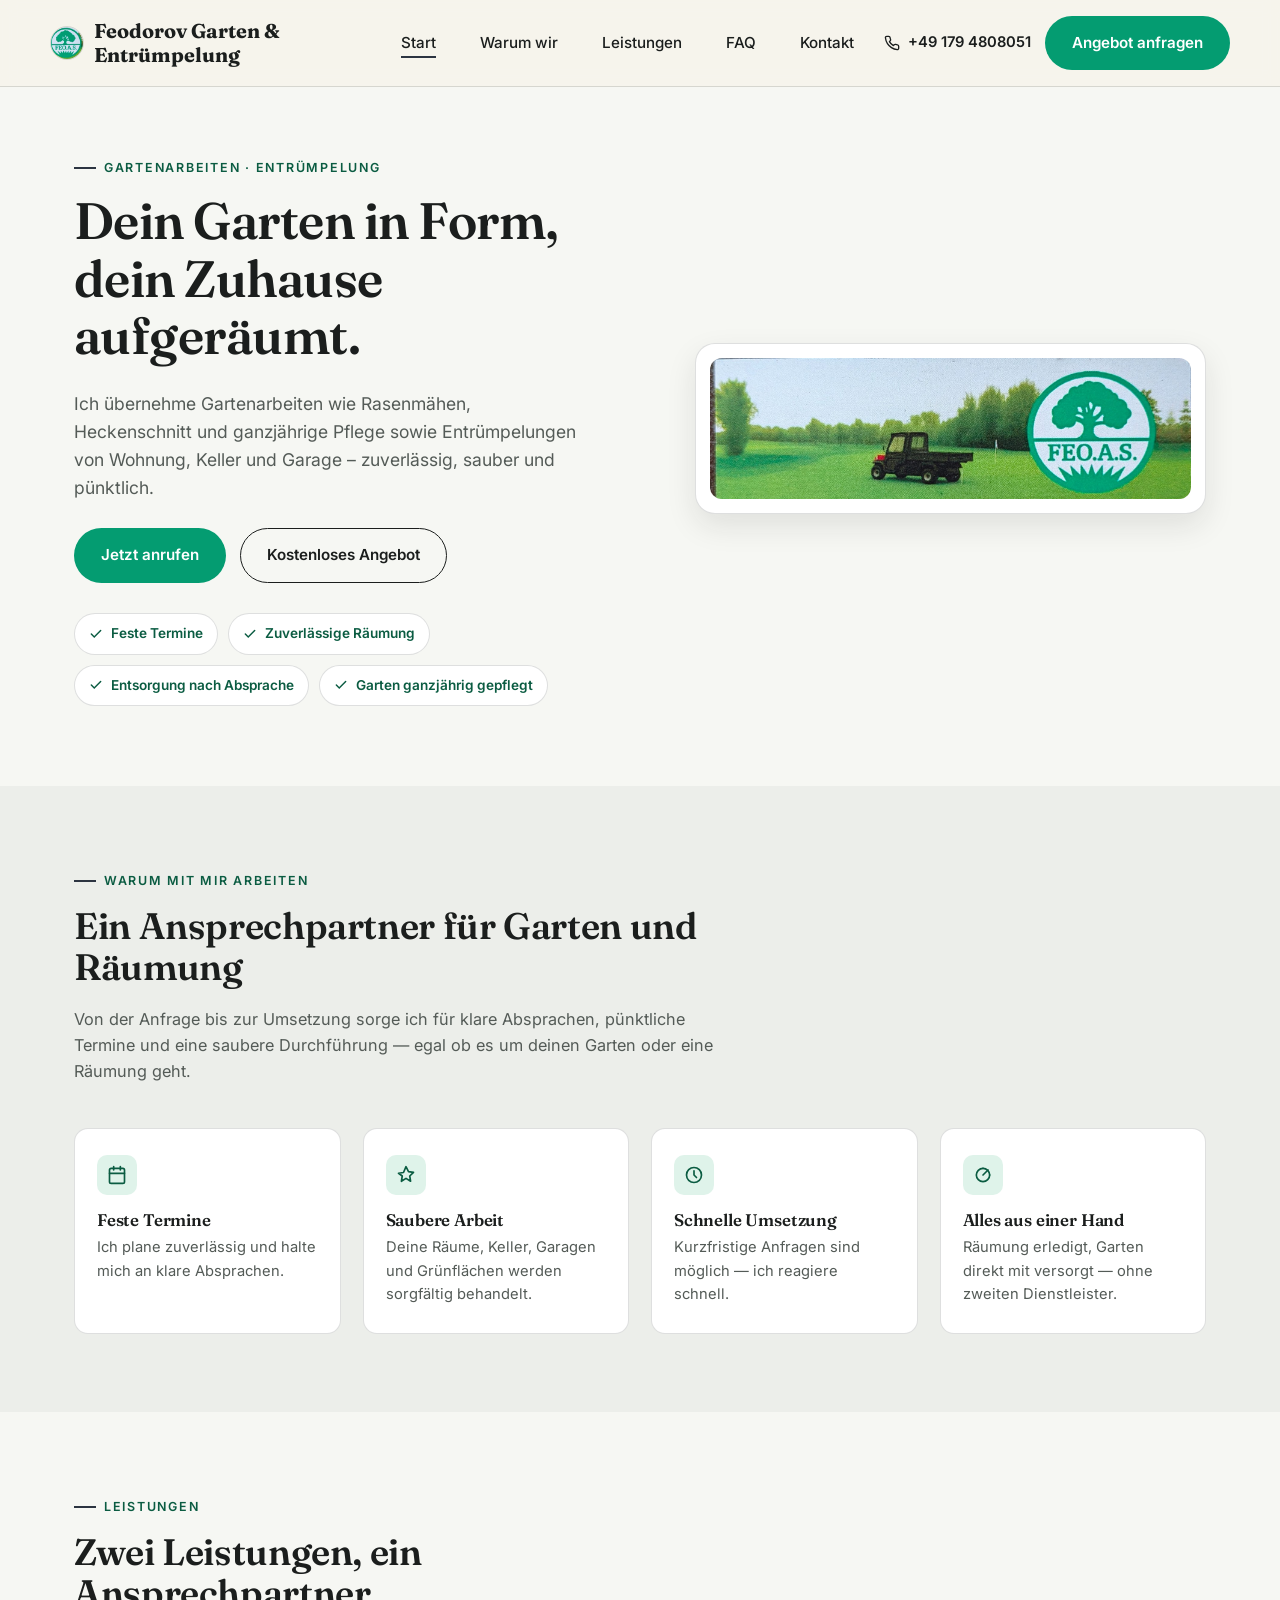
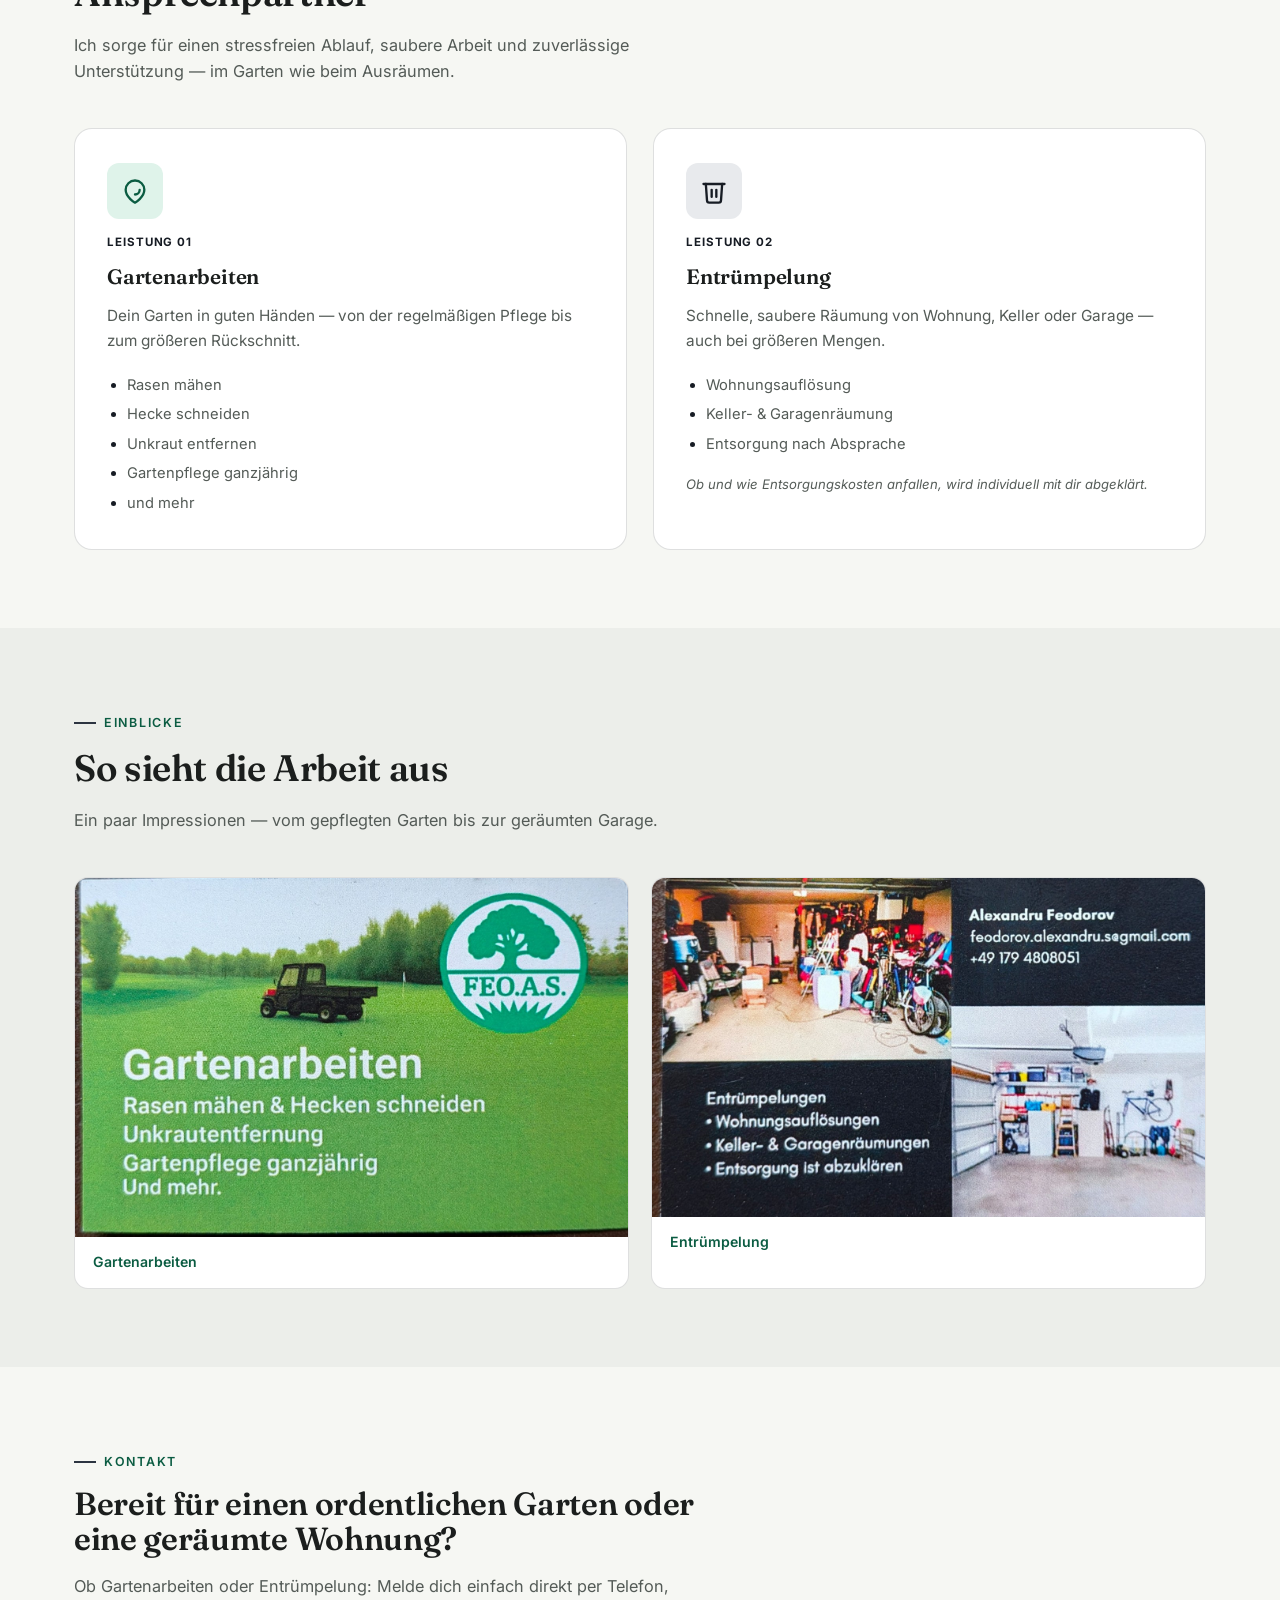
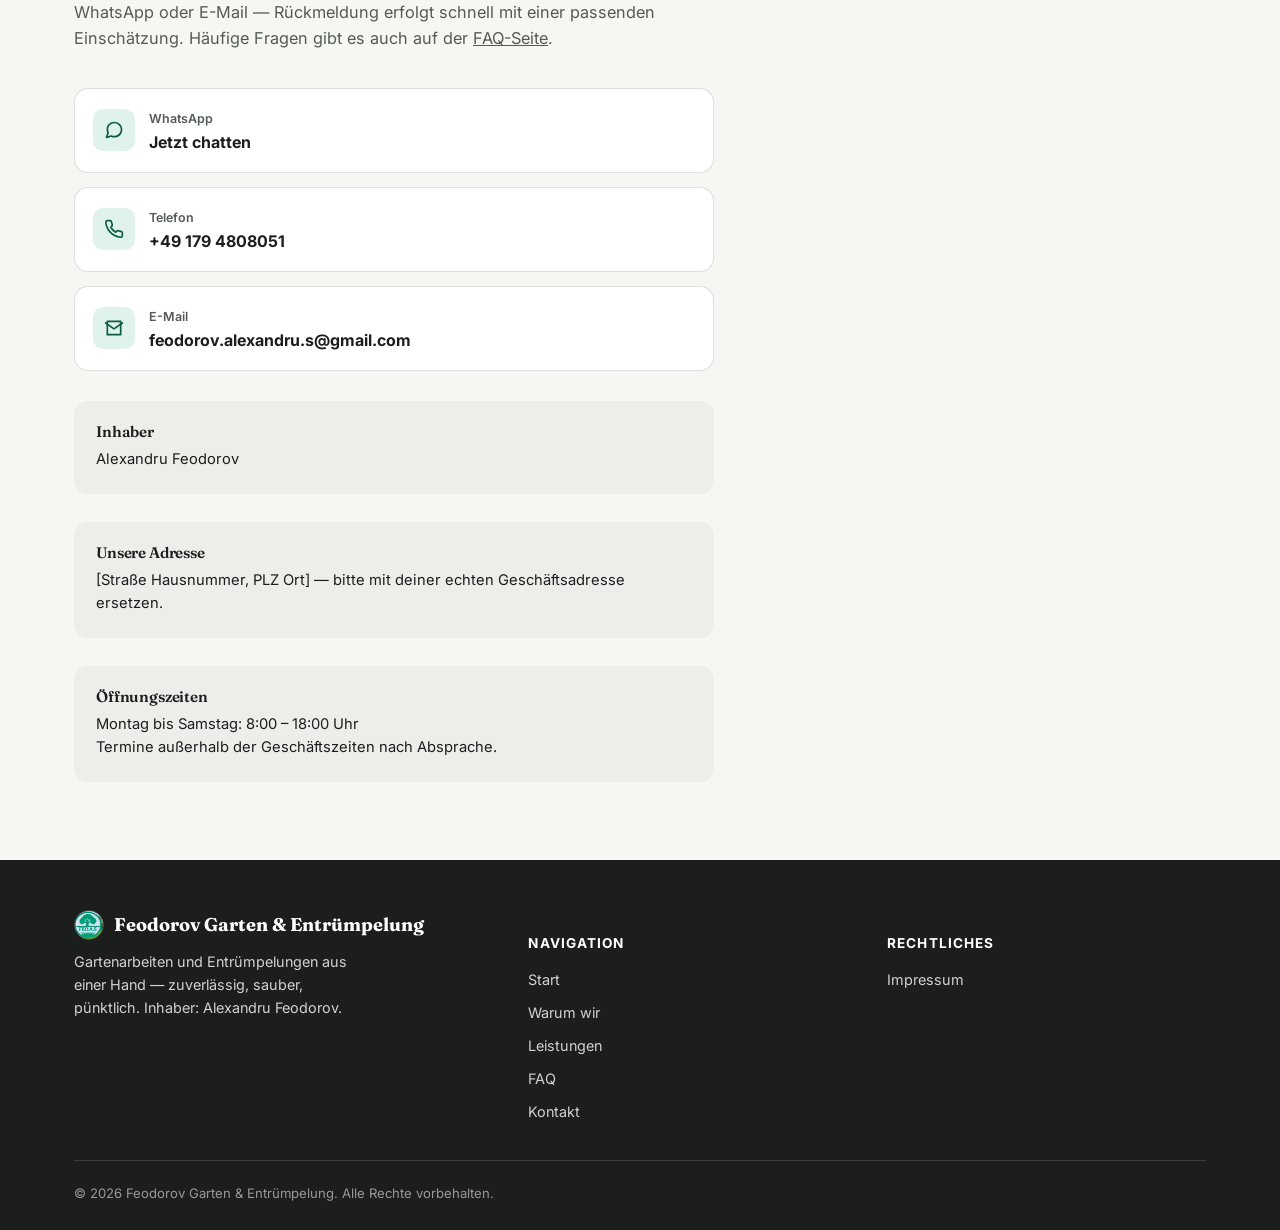
==== commit 2f731891: "." ====
--- a/index.html
+++ b/index.html
@@ -139,38 +139,7 @@
           <img src="images/hero-garten.jpg" alt="Firmenfahrzeug bei der Rasenpflege auf einer gepflegten Grünfläche, im Hintergrund das FEO.A.S. Logo" width="1600" height="469" loading="eager">
         </div>
 
-        <form class="quickform" id="quickForm">
-          <h3>Kostenlose Beratung</h3>
-          <p class="hint">Kurz anfragen — ich melde mich schnell und unverbindlich zurück.</p>
-          <div class="form-row">
-            <div class="field">
-              <label for="qName">Name</label>
-              <input id="qName" type="text" required placeholder="Dein Name">
-            </div>
-            <div class="field">
-              <label for="qPhone">Telefon</label>
-              <input id="qPhone" type="tel" required placeholder="Deine Nummer">
-            </div>
-          </div>
-          <div class="form-row">
-            <div class="field">
-              <label for="qService">Service</label>
-              <select id="qService" required>
-                <option value="">Bitte wählen</option>
-                <option>Gartenarbeiten</option>
-                <option>Entrümpelung</option>
-                <option>Beides</option>
-              </select>
-            </div>
-            <div class="field">
-              <label for="qPlz">PLZ / Ort</label>
-              <input id="qPlz" type="text" placeholder="z.B. 41540">
-            </div>
-          </div>
-          <button type="submit" class="btn btn-kraft" style="width:100%;">Angebot erhalten</button>
-          <p class="form-note">Es entstehen keine Kosten für deine Anfrage. Mit dem Absenden stimmst du der Kontaktaufnahme zu.</p>
-          <div class="form-success" id="qSuccess">Danke! Ich melde mich in Kürze bei dir.</div>
-        </form>
+       
       </div>
     </div>
   </section>
